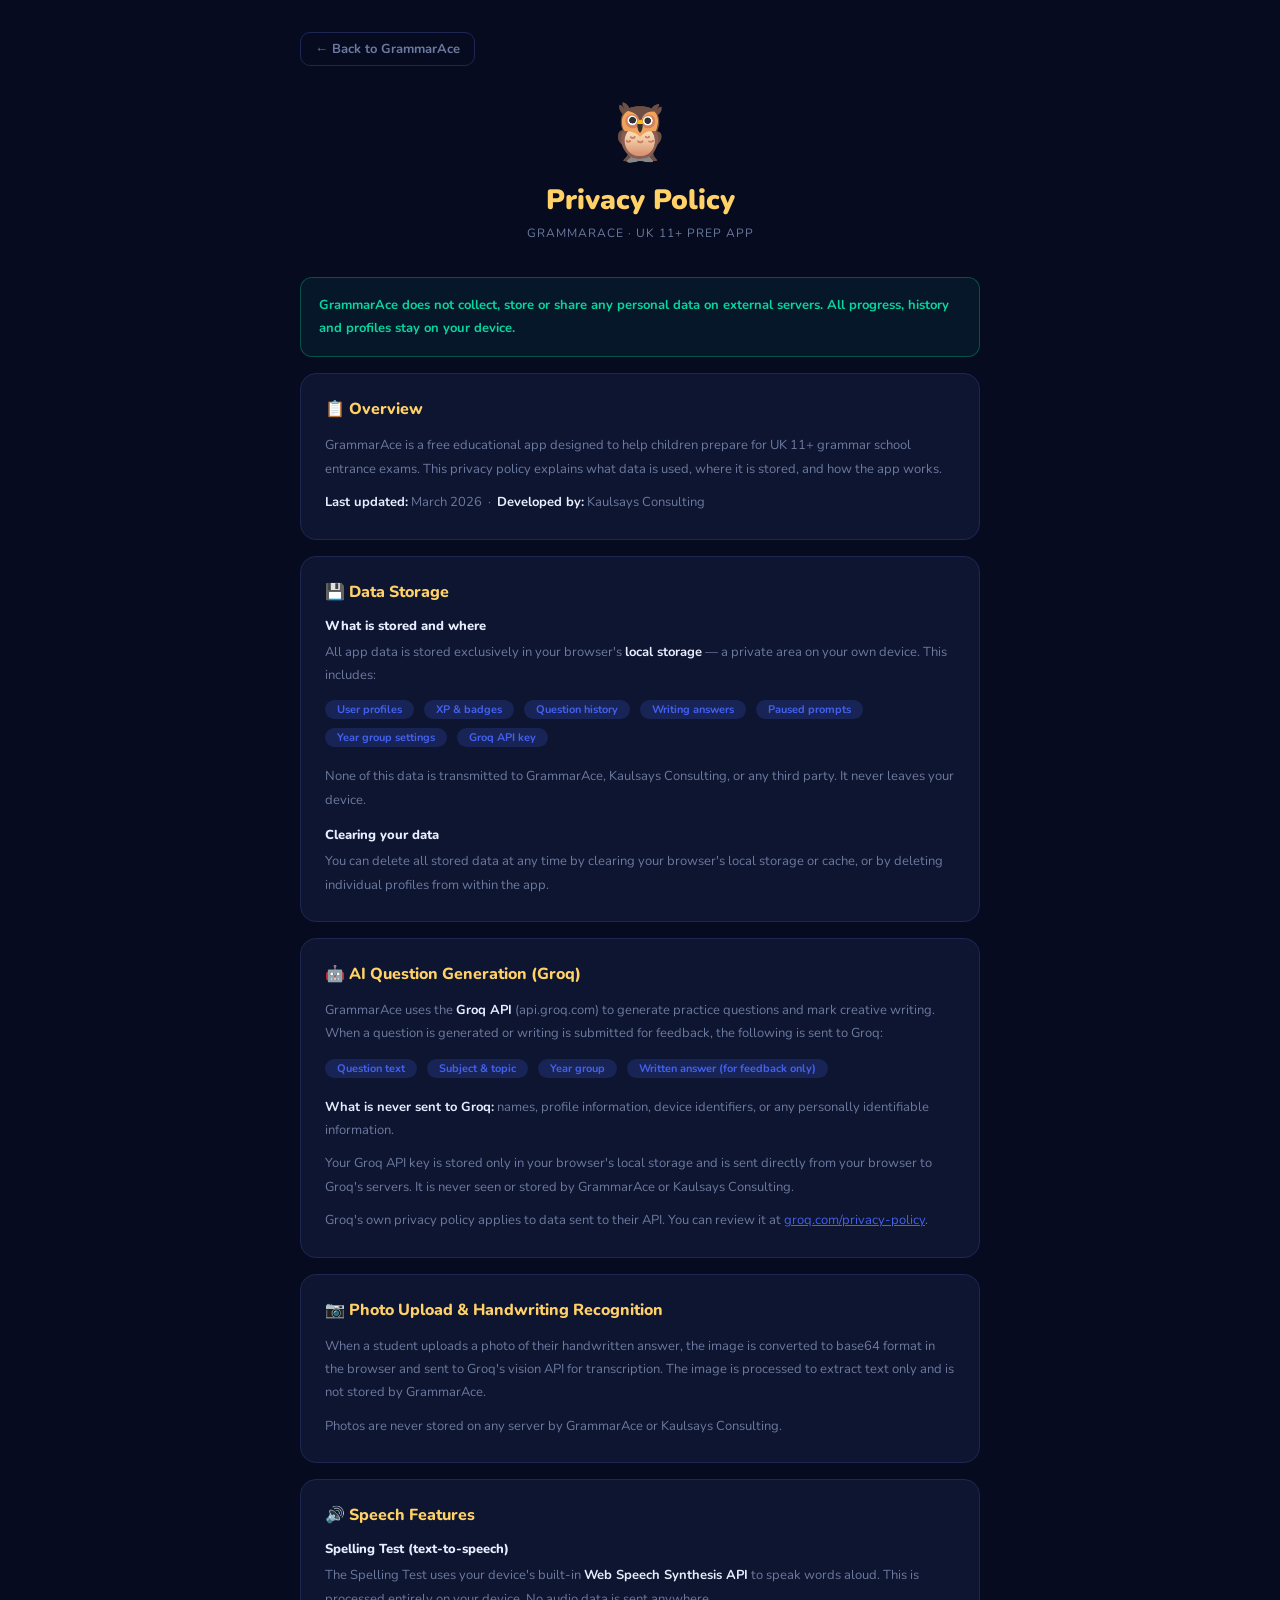
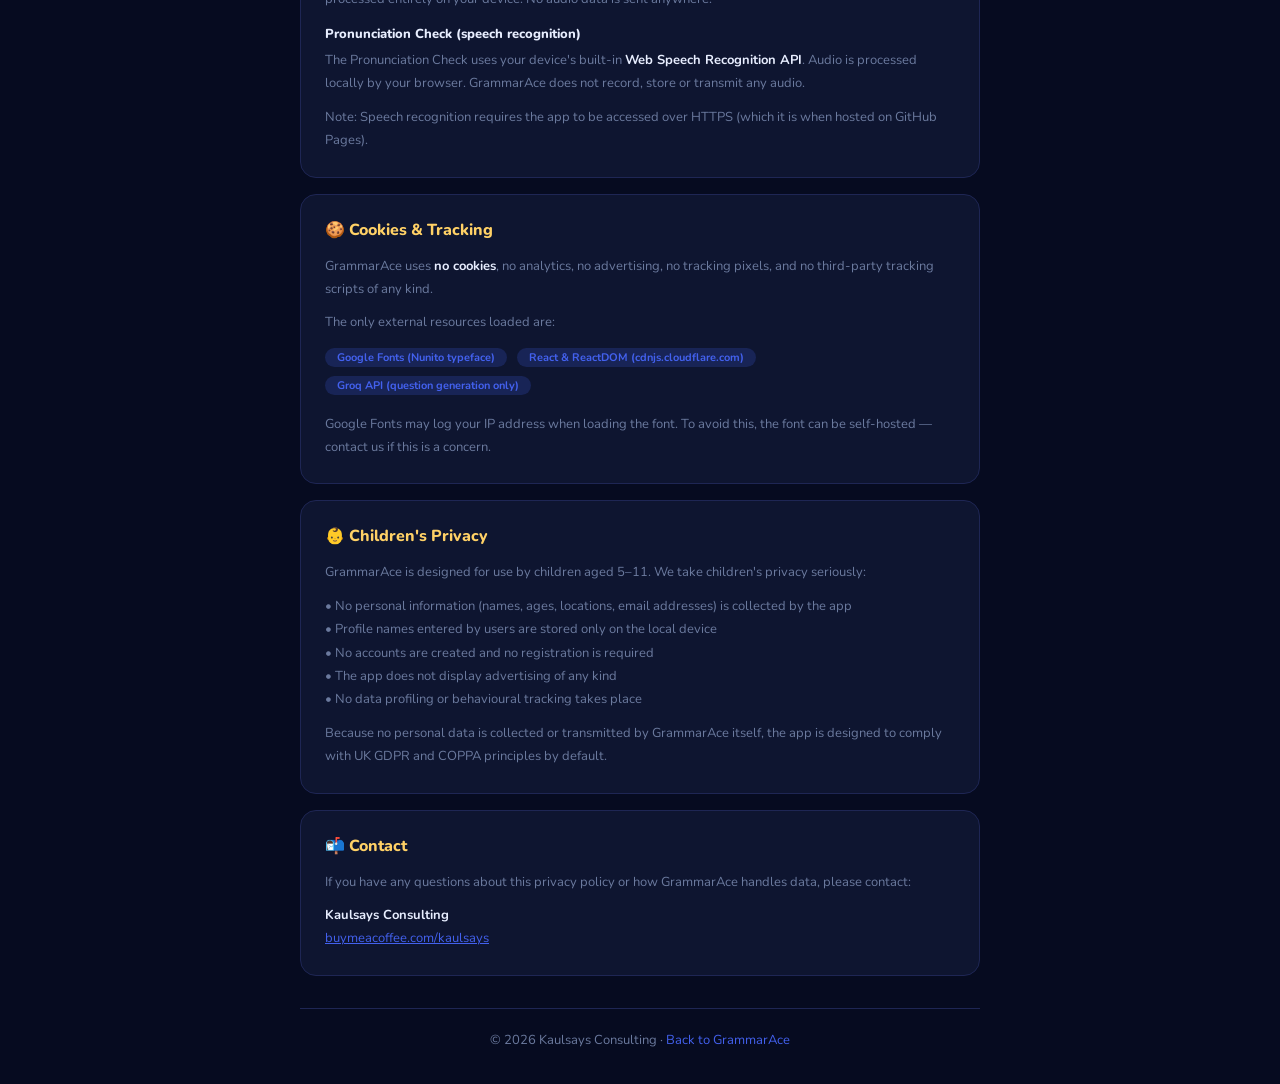
==== privacy.html @ 2115c237 "Privacy" ====
<!DOCTYPE html>
<html lang="en">
<head>
  <meta charset="UTF-8"/>
  <meta name="viewport" content="width=device-width, initial-scale=1.0"/>
  <title>Privacy Policy — GrammarAce</title>
  <link href="https://fonts.googleapis.com/css2?family=Nunito:wght@400;600;700;800;900&display=swap" rel="stylesheet"/>
  <style>
    *{box-sizing:border-box;margin:0;padding:0;}
    body{background:#060B20;font-family:"Nunito",sans-serif;color:#E8EEFF;min-height:100vh;padding:32px 18px;}
    .wrap{max-width:680px;margin:0 auto;}
    .back{display:inline-flex;align-items:center;gap:8px;color:#6B7A9E;text-decoration:none;font-size:13px;font-weight:700;margin-bottom:28px;border:1px solid #1E2654;padding:7px 14px;border-radius:10px;}
    .back:hover{color:#E8EEFF;}
    .logo{text-align:center;margin-bottom:32px;}
    .logo .owl{font-size:56px;display:block;margin-bottom:10px;}
    .logo h1{color:#FFD166;font-size:28px;font-weight:900;margin-bottom:4px;}
    .logo p{color:#6B7A9E;font-size:12px;letter-spacing:1px;text-transform:uppercase;}
    .card{background:#0E1530;border:1px solid #1E2654;border-radius:16px;padding:24px;margin-bottom:16px;}
    h2{color:#FFD166;font-size:16px;font-weight:800;margin-bottom:14px;display:flex;align-items:center;gap:8px;}
    h3{color:#E8EEFF;font-size:13px;font-weight:800;margin:14px 0 6px;}
    p{color:#6B7A9E;font-size:13px;line-height:1.8;margin-bottom:10px;}
    p:last-child{margin-bottom:0;}
    strong{color:#E8EEFF;}
    .highlight{background:rgba(6,214,160,.06);border:1px solid rgba(6,214,160,.3);border-radius:12px;padding:16px 18px;margin-bottom:16px;}
    .highlight p{color:#06D6A0;font-weight:700;font-size:13px;margin:0;}
    .tag{display:inline-block;background:rgba(67,97,238,.2);color:#4361EE;border-radius:20px;padding:2px 12px;font-size:11px;font-weight:700;margin-right:6px;margin-bottom:6px;}
    .footer{text-align:center;color:#6B7A9E;font-size:11px;margin-top:32px;padding-top:20px;border-top:1px solid #1E2654;}
    .footer a{color:#4361EE;text-decoration:none;}
  </style>
</head>
<body>
<div class="wrap">
  <a href="index.html" class="back">← Back to GrammarAce</a>

  <div class="logo">
    <span class="owl">🦉</span>
    <h1>Privacy Policy</h1>
    <p>GrammarAce · UK 11+ Prep App</p>
  </div>

  <div class="highlight">
    <p>GrammarAce does not collect, store or share any personal data on external servers. All progress, history and profiles stay on your device.</p>
  </div>

  <div class="card">
    <h2>📋 Overview</h2>
    <p>GrammarAce is a free educational app designed to help children prepare for UK 11+ grammar school entrance exams. This privacy policy explains what data is used, where it is stored, and how the app works.</p>
    <p><strong>Last updated:</strong> March 2026 &nbsp;·&nbsp; <strong>Developed by:</strong> Kaulsays Consulting</p>
  </div>

  <div class="card">
    <h2>💾 Data Storage</h2>
    <h3>What is stored and where</h3>
    <p>All app data is stored exclusively in your browser's <strong>local storage</strong> — a private area on your own device. This includes:</p>
    <span class="tag">User profiles</span>
    <span class="tag">XP & badges</span>
    <span class="tag">Question history</span>
    <span class="tag">Writing answers</span>
    <span class="tag">Paused prompts</span>
    <span class="tag">Year group settings</span>
    <span class="tag">Groq API key</span>
    <p style="margin-top:12px;">None of this data is transmitted to GrammarAce, Kaulsays Consulting, or any third party. It never leaves your device.</p>
    <h3>Clearing your data</h3>
    <p>You can delete all stored data at any time by clearing your browser's local storage or cache, or by deleting individual profiles from within the app.</p>
  </div>

  <div class="card">
    <h2>🤖 AI Question Generation (Groq)</h2>
    <p>GrammarAce uses the <strong>Groq API</strong> (api.groq.com) to generate practice questions and mark creative writing. When a question is generated or writing is submitted for feedback, the following is sent to Groq:</p>
    <span class="tag">Question text</span>
    <span class="tag">Subject & topic</span>
    <span class="tag">Year group</span>
    <span class="tag">Written answer (for feedback only)</span>
    <p style="margin-top:12px;"><strong>What is never sent to Groq:</strong> names, profile information, device identifiers, or any personally identifiable information.</p>
    <p>Your Groq API key is stored only in your browser's local storage and is sent directly from your browser to Groq's servers. It is never seen or stored by GrammarAce or Kaulsays Consulting.</p>
    <p>Groq's own privacy policy applies to data sent to their API. You can review it at <a href="https://groq.com/privacy-policy" target="_blank" rel="noopener" style="color:#4361EE;">groq.com/privacy-policy</a>.</p>
  </div>

  <div class="card">
    <h2>📷 Photo Upload & Handwriting Recognition</h2>
    <p>When a student uploads a photo of their handwritten answer, the image is converted to base64 format in the browser and sent to Groq's vision API for transcription. The image is processed to extract text only and is not stored by GrammarAce.</p>
    <p>Photos are never stored on any server by GrammarAce or Kaulsays Consulting.</p>
  </div>

  <div class="card">
    <h2>🔊 Speech Features</h2>
    <h3>Spelling Test (text-to-speech)</h3>
    <p>The Spelling Test uses your device's built-in <strong>Web Speech Synthesis API</strong> to speak words aloud. This is processed entirely on your device. No audio data is sent anywhere.</p>
    <h3>Pronunciation Check (speech recognition)</h3>
    <p>The Pronunciation Check uses your device's built-in <strong>Web Speech Recognition API</strong>. Audio is processed locally by your browser. GrammarAce does not record, store or transmit any audio.</p>
    <p>Note: Speech recognition requires the app to be accessed over HTTPS (which it is when hosted on GitHub Pages).</p>
  </div>

  <div class="card">
    <h2>🍪 Cookies & Tracking</h2>
    <p>GrammarAce uses <strong>no cookies</strong>, no analytics, no advertising, no tracking pixels, and no third-party tracking scripts of any kind.</p>
    <p>The only external resources loaded are:</p>
    <span class="tag">Google Fonts (Nunito typeface)</span>
    <span class="tag">React & ReactDOM (cdnjs.cloudflare.com)</span>
    <span class="tag">Groq API (question generation only)</span>
    <p style="margin-top:12px;">Google Fonts may log your IP address when loading the font. To avoid this, the font can be self-hosted — contact us if this is a concern.</p>
  </div>

  <div class="card">
    <h2>👶 Children's Privacy</h2>
    <p>GrammarAce is designed for use by children aged 5–11. We take children's privacy seriously:</p>
    <p>• No personal information (names, ages, locations, email addresses) is collected by the app<br/>
       • Profile names entered by users are stored only on the local device<br/>
       • No accounts are created and no registration is required<br/>
       • The app does not display advertising of any kind<br/>
       • No data profiling or behavioural tracking takes place</p>
    <p>Because no personal data is collected or transmitted by GrammarAce itself, the app is designed to comply with UK GDPR and COPPA principles by default.</p>
  </div>

  <div class="card">
    <h2>📬 Contact</h2>
    <p>If you have any questions about this privacy policy or how GrammarAce handles data, please contact:</p>
    <p><strong>Kaulsays Consulting</strong><br/>
    <a href="https://buymeacoffee.com/kaulsays" target="_blank" rel="noopener" style="color:#4361EE;">buymeacoffee.com/kaulsays</a></p>
  </div>

  <div class="footer">
    <p>© 2026 Kaulsays Consulting · <a href="index.html">Back to GrammarAce</a></p>
  </div>
</div>
</body>
</html>
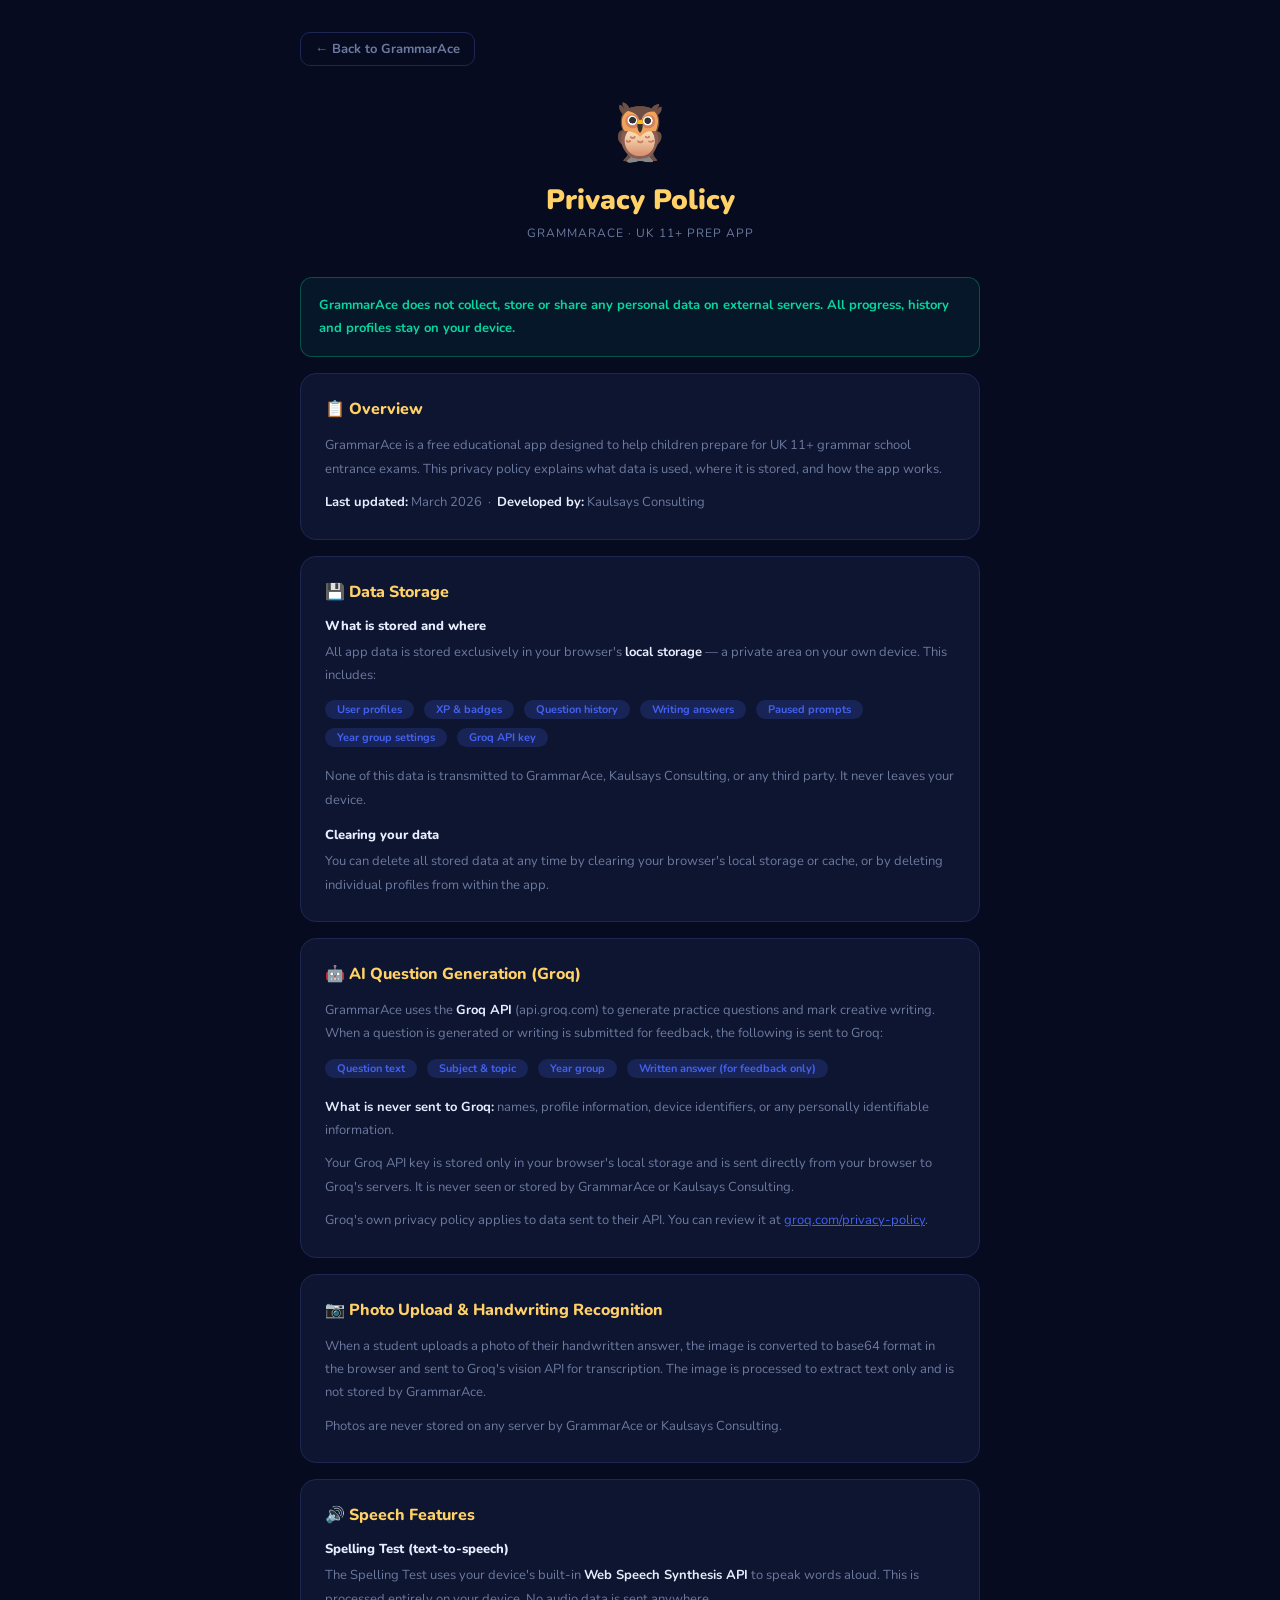
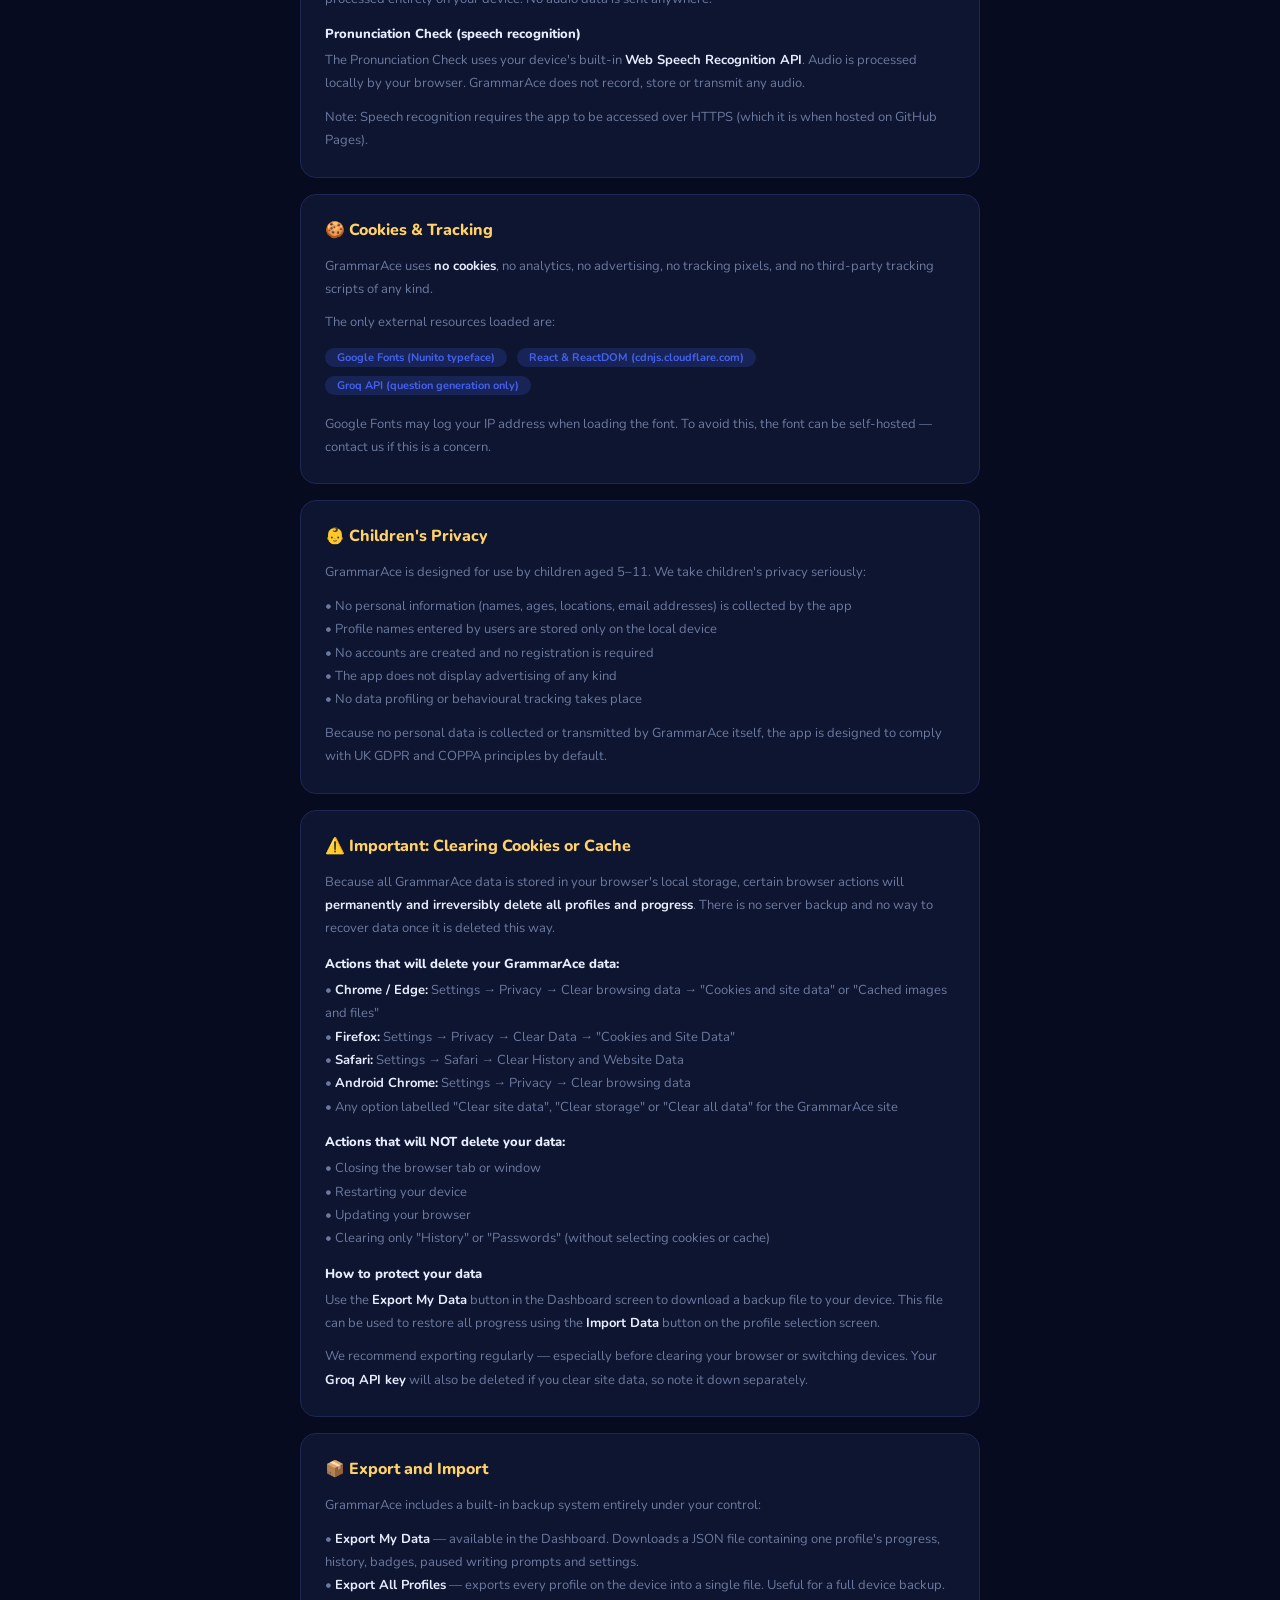
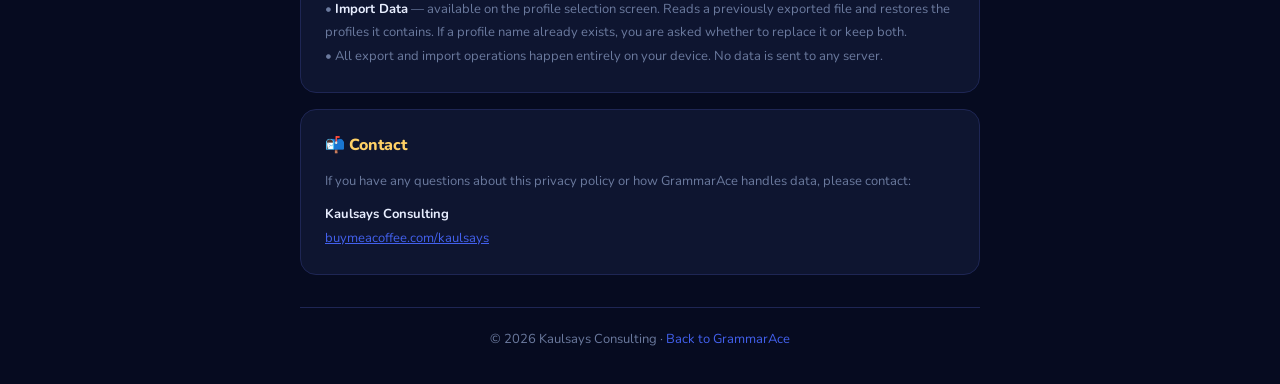
==== commit 5b0302c7: "Update" ====
--- a/privacy.html
+++ b/privacy.html
@@ -113,6 +113,34 @@
   </div>
 
   <div class="card">
+    <h2>⚠️ Important: Clearing Cookies or Cache</h2>
+    <p>Because all GrammarAce data is stored in your browser's local storage, certain browser actions will <strong>permanently and irreversibly delete all profiles and progress</strong>. There is no server backup and no way to recover data once it is deleted this way.</p>
+    <h3>Actions that will delete your GrammarAce data:</h3>
+    <p>• <strong>Chrome / Edge:</strong> Settings → Privacy → Clear browsing data → "Cookies and site data" or "Cached images and files"<br/>
+       • <strong>Firefox:</strong> Settings → Privacy → Clear Data → "Cookies and Site Data"<br/>
+       • <strong>Safari:</strong> Settings → Safari → Clear History and Website Data<br/>
+       • <strong>Android Chrome:</strong> Settings → Privacy → Clear browsing data<br/>
+       • Any option labelled "Clear site data", "Clear storage" or "Clear all data" for the GrammarAce site</p>
+    <h3>Actions that will NOT delete your data:</h3>
+    <p>• Closing the browser tab or window<br/>
+       • Restarting your device<br/>
+       • Updating your browser<br/>
+       • Clearing only "History" or "Passwords" (without selecting cookies or cache)</p>
+    <h3>How to protect your data</h3>
+    <p>Use the <strong>Export My Data</strong> button in the Dashboard screen to download a backup file to your device. This file can be used to restore all progress using the <strong>Import Data</strong> button on the profile selection screen.</p>
+    <p>We recommend exporting regularly — especially before clearing your browser or switching devices. Your <strong>Groq API key</strong> will also be deleted if you clear site data, so note it down separately.</p>
+  </div>
+
+  <div class="card">
+    <h2>📦 Export and Import</h2>
+    <p>GrammarAce includes a built-in backup system entirely under your control:</p>
+    <p>• <strong>Export My Data</strong> — available in the Dashboard. Downloads a JSON file containing one profile's progress, history, badges, paused writing prompts and settings.<br/>
+       • <strong>Export All Profiles</strong> — exports every profile on the device into a single file. Useful for a full device backup.<br/>
+       • <strong>Import Data</strong> — available on the profile selection screen. Reads a previously exported file and restores the profiles it contains. If a profile name already exists, you are asked whether to replace it or keep both.<br/>
+       • All export and import operations happen entirely on your device. No data is sent to any server.</p>
+  </div>
+
+  <div class="card">
     <h2>📬 Contact</h2>
     <p>If you have any questions about this privacy policy or how GrammarAce handles data, please contact:</p>
     <p><strong>Kaulsays Consulting</strong><br/>
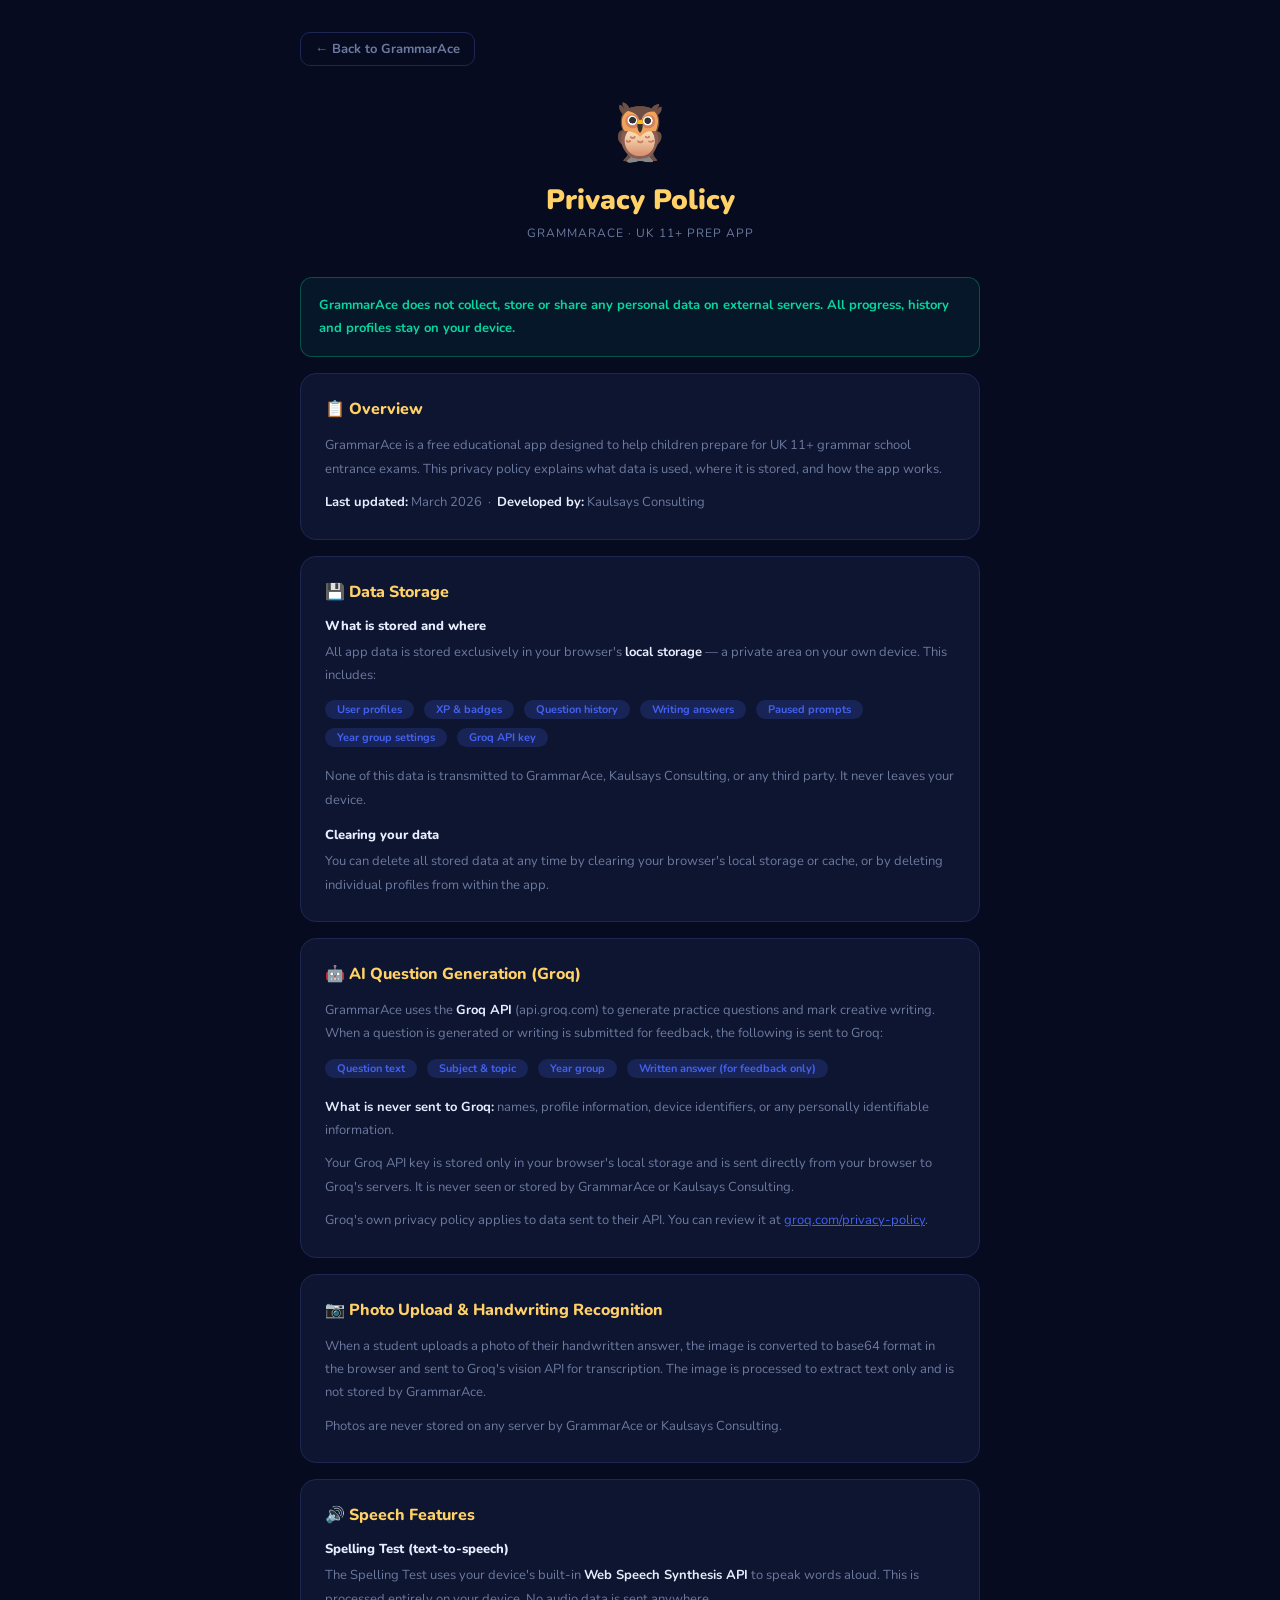
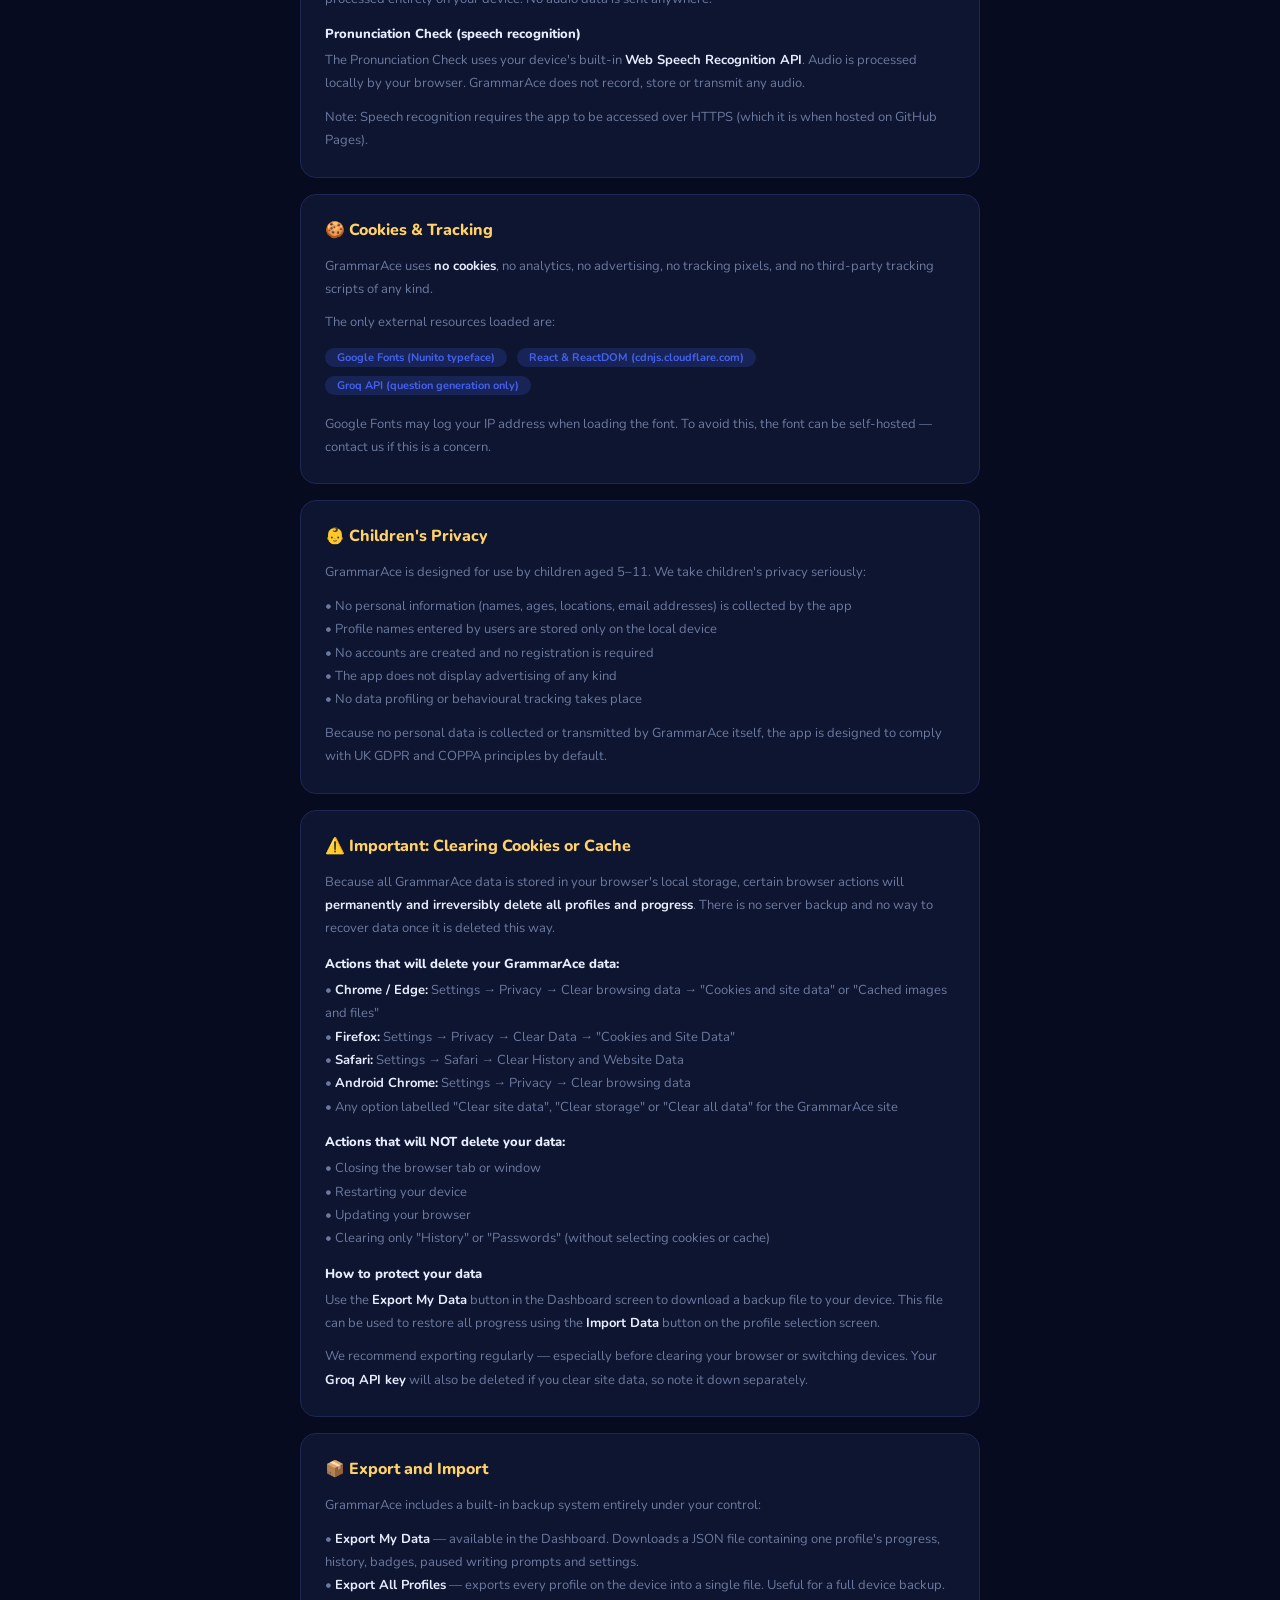
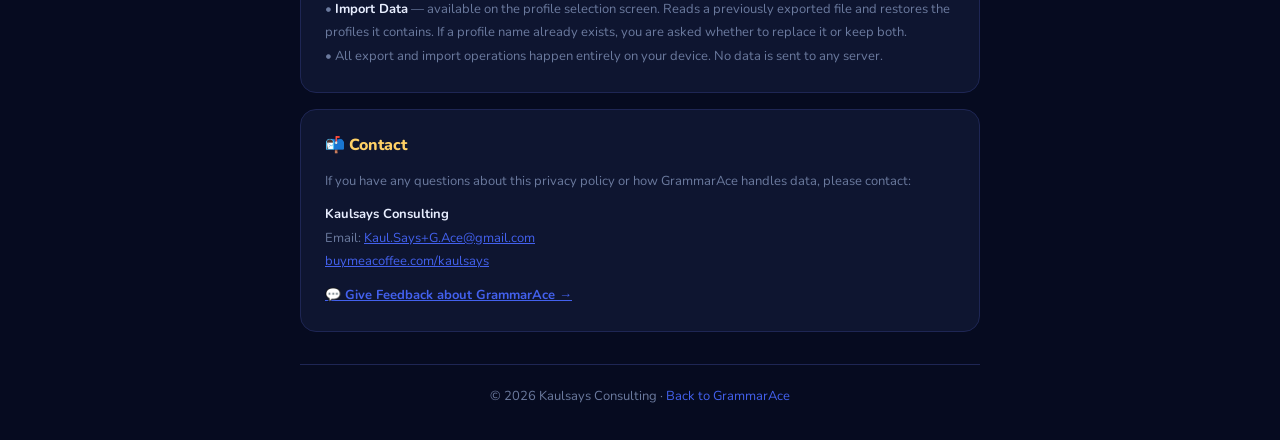
==== commit 167105cc: "Update" ====
--- a/privacy.html
+++ b/privacy.html
@@ -144,7 +144,9 @@
     <h2>📬 Contact</h2>
     <p>If you have any questions about this privacy policy or how GrammarAce handles data, please contact:</p>
     <p><strong>Kaulsays Consulting</strong><br/>
+    Email: <a href="mailto:Kaul.Says+G.Ace@gmail.com" style="color:#4361EE;">Kaul.Says+G.Ace@gmail.com</a><br/>
     <a href="https://buymeacoffee.com/kaulsays" target="_blank" rel="noopener" style="color:#4361EE;">buymeacoffee.com/kaulsays</a></p>
+    <p style="margin-top:10px;"><a href="https://forms.gle/YyPx5i24vMPP5STU6" target="_blank" rel="noopener" style="color:#4361EE;font-weight:700;">💬 Give Feedback about GrammarAce →</a></p>
   </div>
 
   <div class="footer">
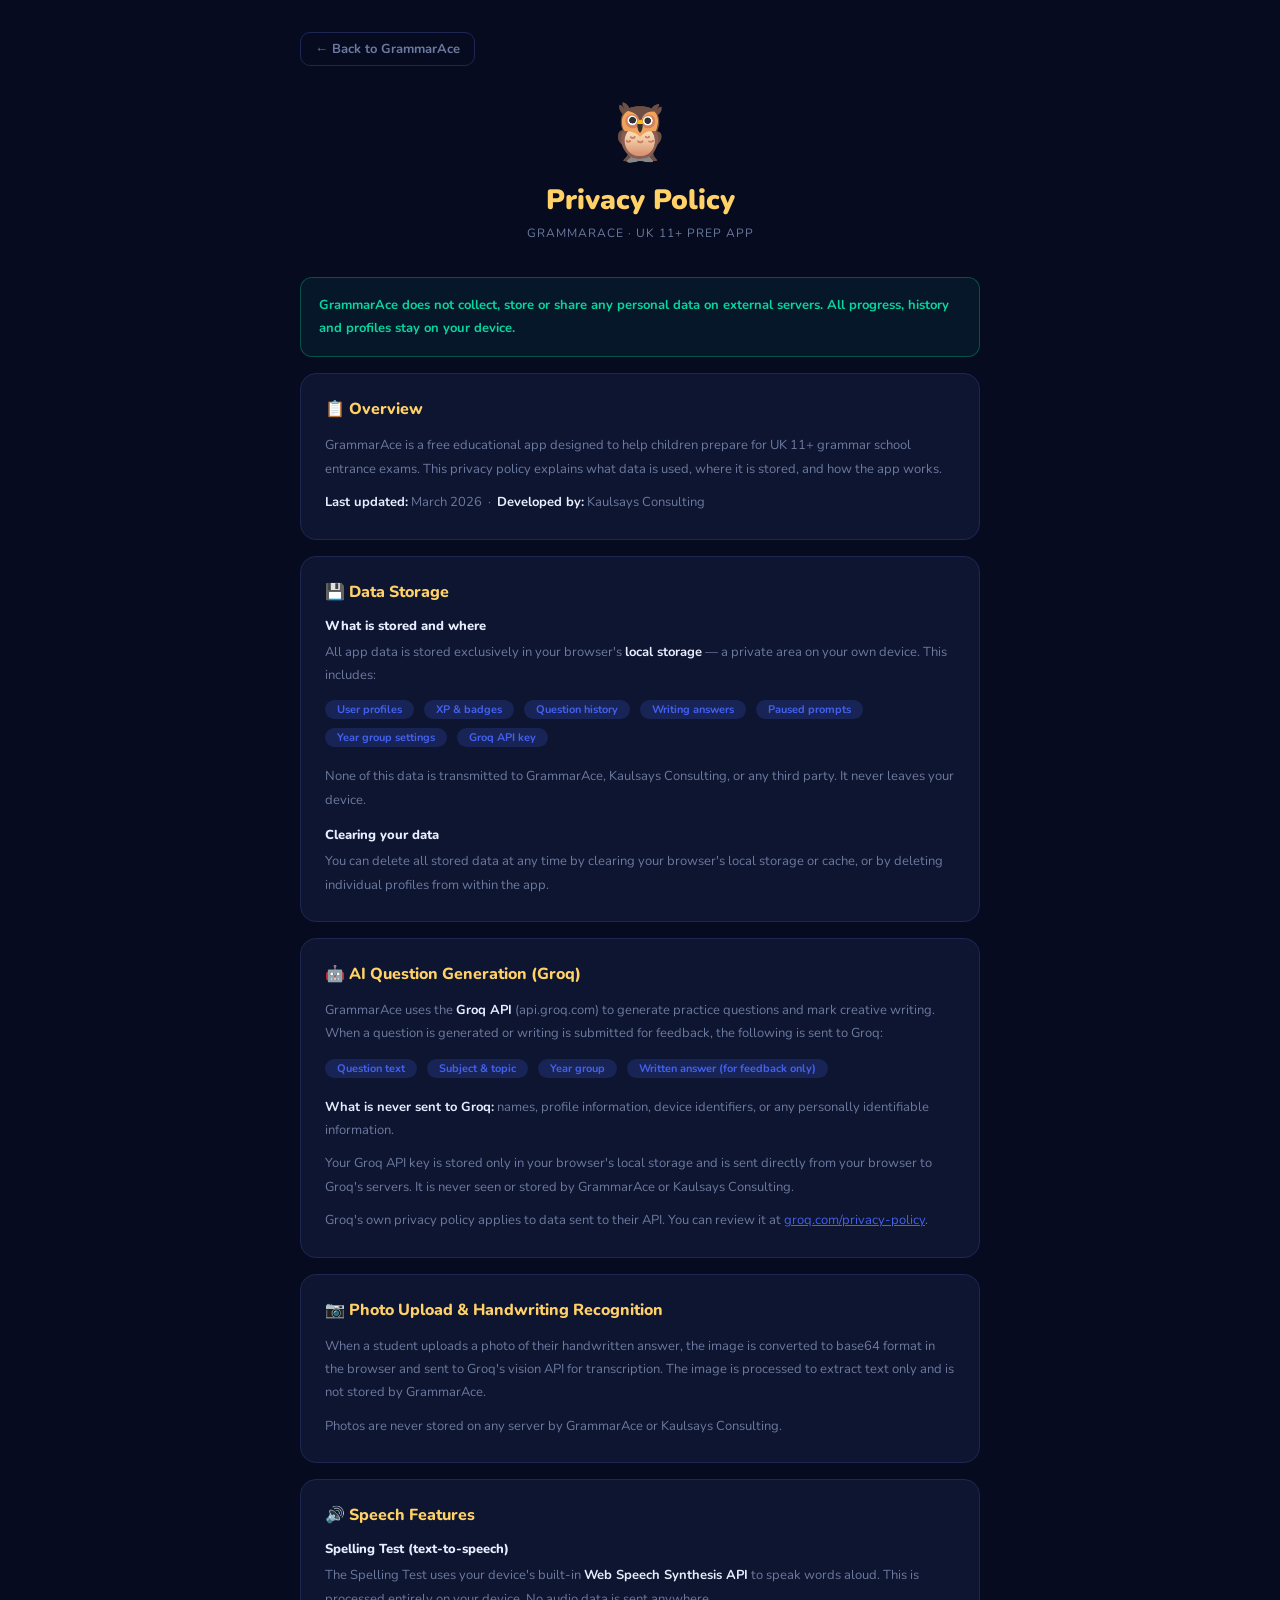
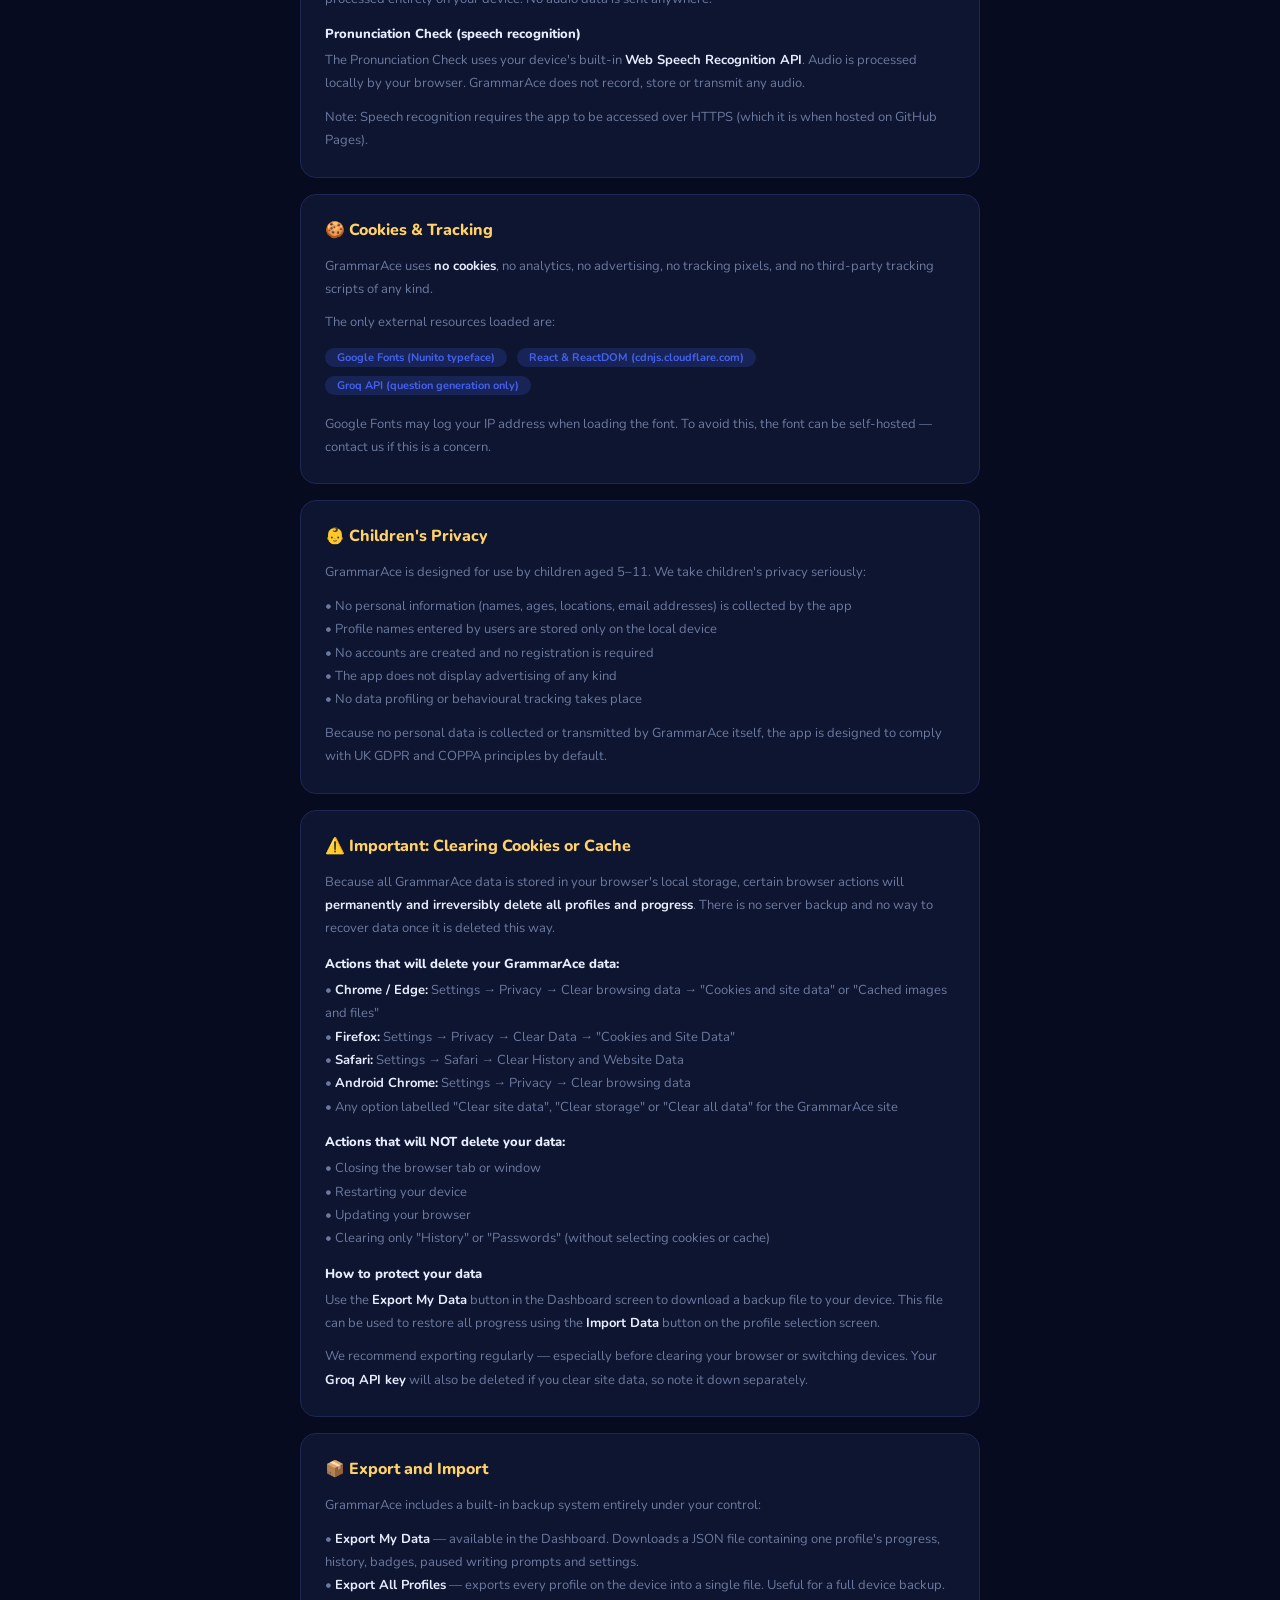
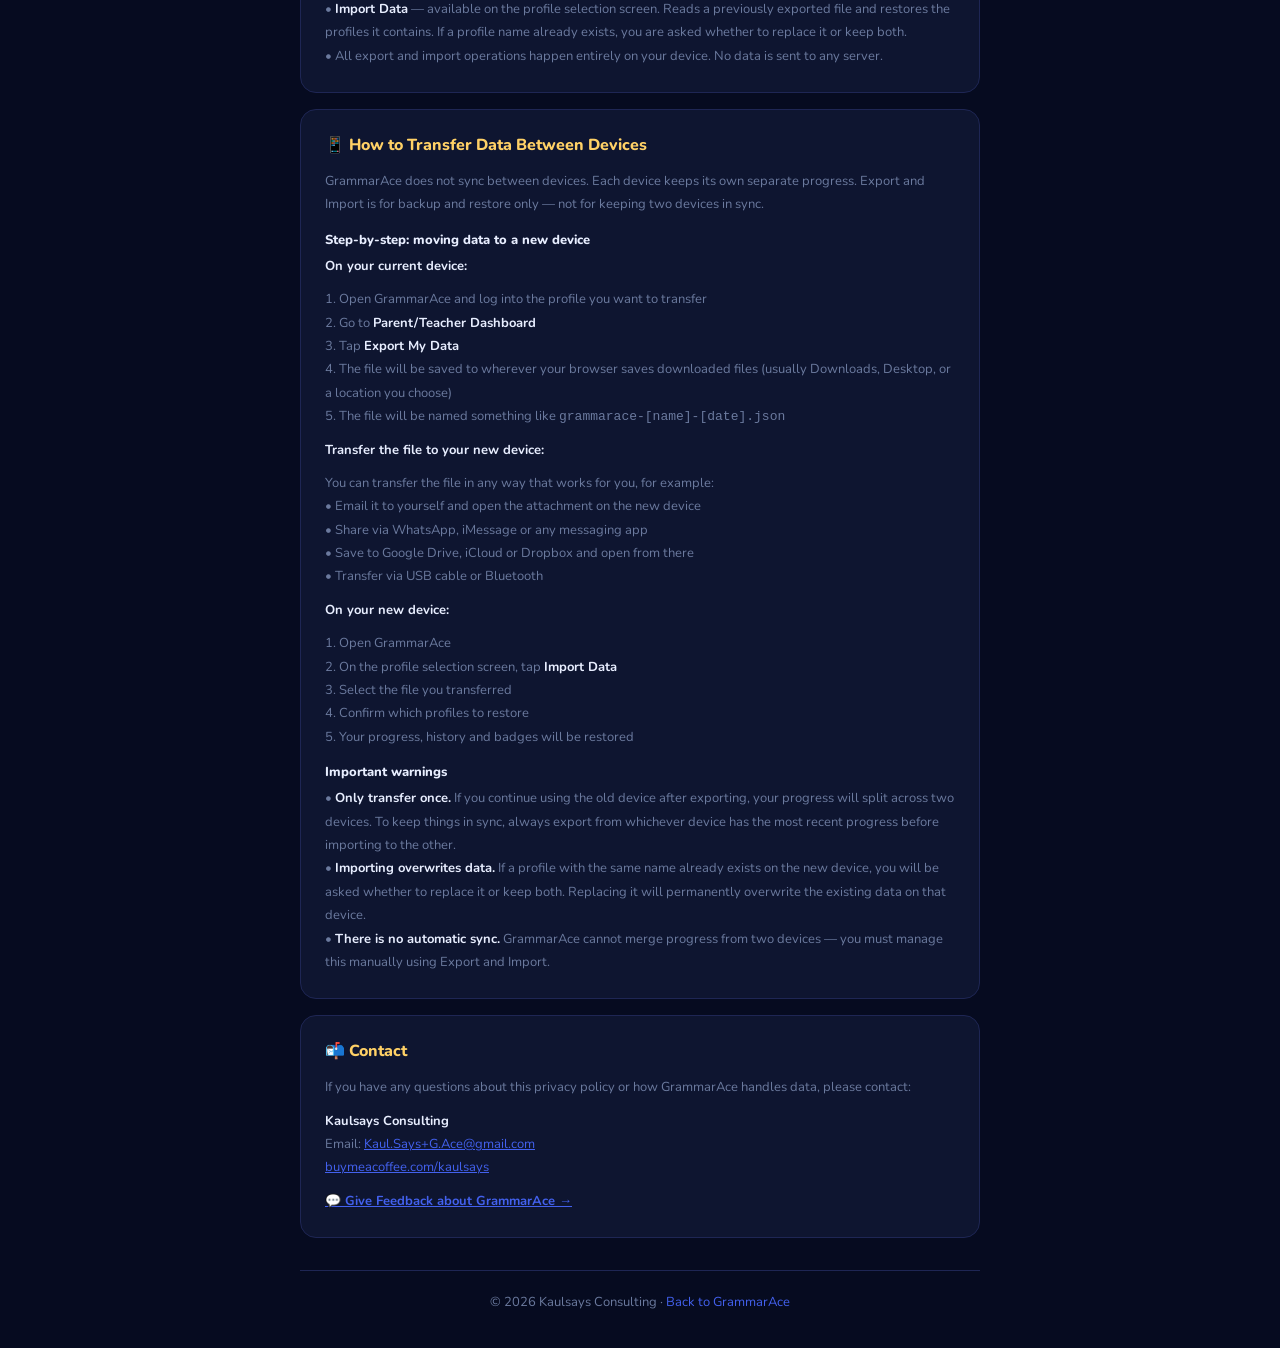
==== commit dcbb1137: "Update" ====
--- a/privacy.html
+++ b/privacy.html
@@ -141,6 +141,38 @@
   </div>
 
   <div class="card">
+    <h2>📱 How to Transfer Data Between Devices</h2>
+    <p>GrammarAce does not sync between devices. Each device keeps its own separate progress. Export and Import is for backup and restore only — not for keeping two devices in sync.</p>
+
+    <h3>Step-by-step: moving data to a new device</h3>
+    <p><strong>On your current device:</strong></p>
+    <p>1. Open GrammarAce and log into the profile you want to transfer<br/>
+       2. Go to <strong>Parent/Teacher Dashboard</strong><br/>
+       3. Tap <strong>Export My Data</strong><br/>
+       4. The file will be saved to wherever your browser saves downloaded files (usually Downloads, Desktop, or a location you choose)<br/>
+       5. The file will be named something like <code>grammarace-[name]-[date].json</code></p>
+
+    <p><strong>Transfer the file to your new device:</strong></p>
+    <p>You can transfer the file in any way that works for you, for example:<br/>
+       • Email it to yourself and open the attachment on the new device<br/>
+       • Share via WhatsApp, iMessage or any messaging app<br/>
+       • Save to Google Drive, iCloud or Dropbox and open from there<br/>
+       • Transfer via USB cable or Bluetooth</p>
+
+    <p><strong>On your new device:</strong></p>
+    <p>1. Open GrammarAce<br/>
+       2. On the profile selection screen, tap <strong>Import Data</strong><br/>
+       3. Select the file you transferred<br/>
+       4. Confirm which profiles to restore<br/>
+       5. Your progress, history and badges will be restored</p>
+
+    <h3>Important warnings</h3>
+    <p>• <strong>Only transfer once.</strong> If you continue using the old device after exporting, your progress will split across two devices. To keep things in sync, always export from whichever device has the most recent progress before importing to the other.<br/>
+       • <strong>Importing overwrites data.</strong> If a profile with the same name already exists on the new device, you will be asked whether to replace it or keep both. Replacing it will permanently overwrite the existing data on that device.<br/>
+       • <strong>There is no automatic sync.</strong> GrammarAce cannot merge progress from two devices — you must manage this manually using Export and Import.</p>
+  </div>
+
+  <div class="card">
     <h2>📬 Contact</h2>
     <p>If you have any questions about this privacy policy or how GrammarAce handles data, please contact:</p>
     <p><strong>Kaulsays Consulting</strong><br/>
